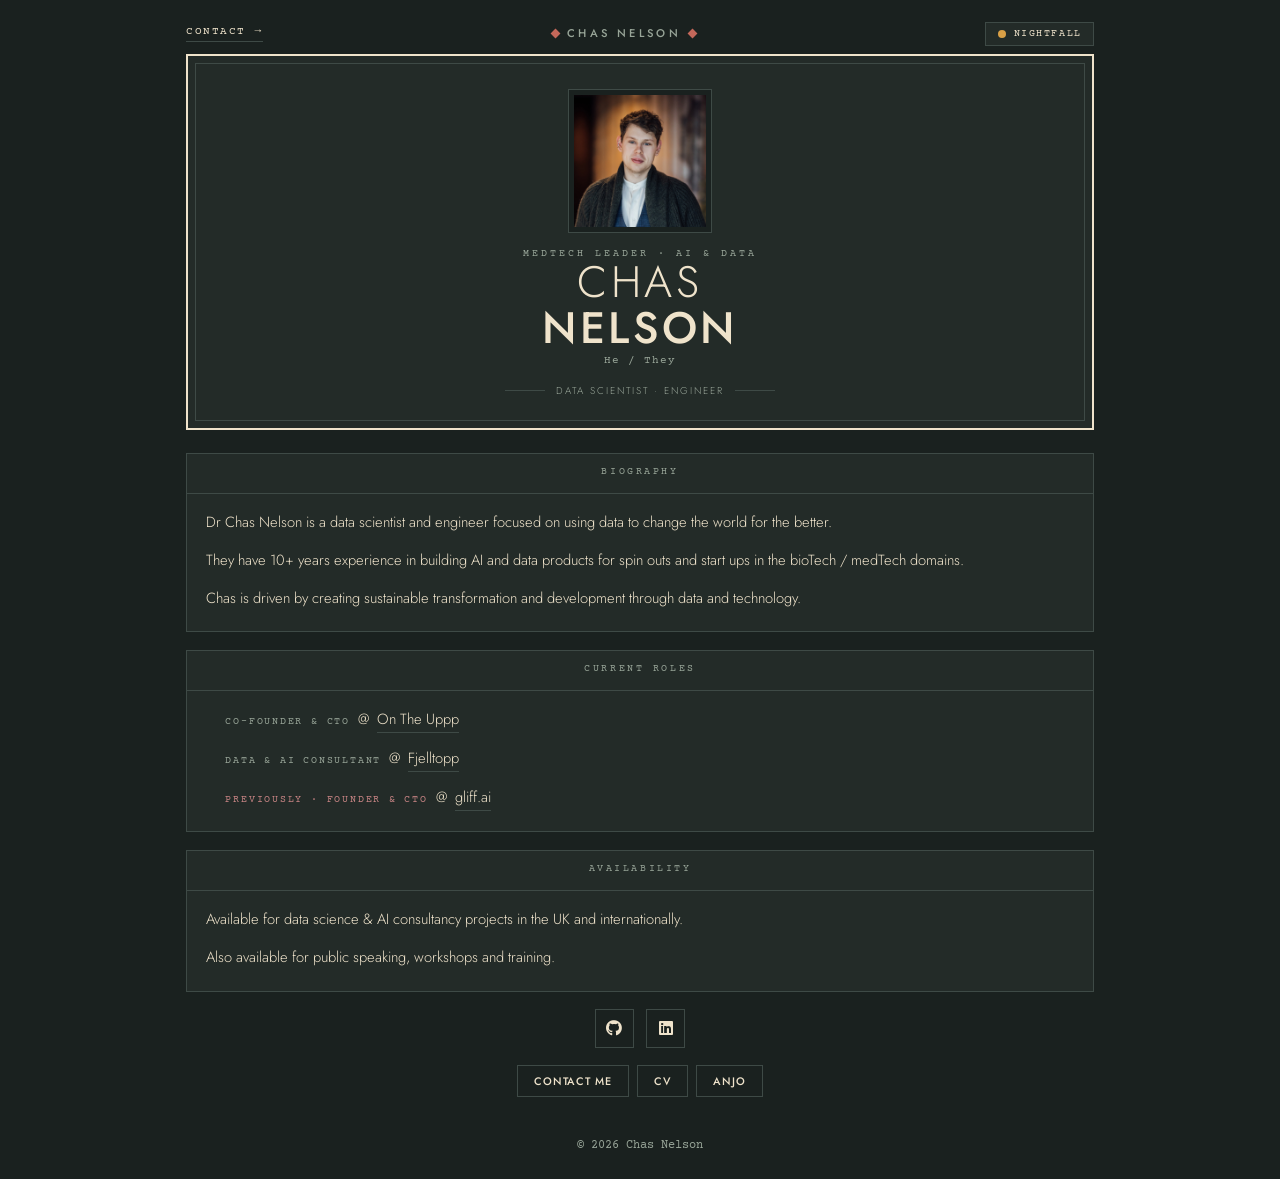
==== index.html @ 575f0ea7 "fix: give the theme toggle static fallback text for when JS is blocked" ====
<!DOCTYPE html>
<html>
  <head>
    <meta charset="utf-8" />
    <meta name="viewport" content="width=device-width,initial-scale=1" />
    <meta property="og:title" content="Dr Chas Nelson - Driving social impact with AI & Data" />
    <meta
      property="og:description"
      content="Dr Chas Nelson is a data scientist and engineer focused on using data to change the world for the better."
    />
    <meta property="og:type" content="website" />
    <meta property="og:url" content="/" />
    <meta property="og:image" content="/images/cjn.jpg" />
    <meta
      name="description"
      content="Dr Chas Nelson is a data scientist and engineer focused on using data to change the world for the better."
    />
    <base href="" />
    <title>Dr Chas Nelson - Driving social impact with AI & Data</title>
    <script>
      (function () {
        try {
          document.documentElement.setAttribute(
            "data-theme",
            localStorage.getItem("chasnelson-theme") === "light" ? "light" : "dark"
          );
        } catch (e) {
          document.documentElement.setAttribute("data-theme", "dark");
        }
      })();
    </script>
    <link rel="preconnect" href="https://fonts.googleapis.com" />
    <link rel="preconnect" href="https://fonts.gstatic.com" crossorigin />
    <link
      href="https://fonts.googleapis.com/css2?family=Jost:wght@300;400;500;600&family=Courier+Prime:wght@400;700&display=swap"
      rel="stylesheet"
    />
    <link
      rel="stylesheet"
      href="https://use.fontawesome.com/releases/v5.7.2/css/all.css"
      integrity="sha384-fnmOCqbTlWIlj8LyTjo7mOUStjsKC4pOpQbqyi7RrhN7udi9RwhKkMHpvLbHG9Sr"
      crossorigin="anonymous"
    />
    <link rel="stylesheet" href="/css/style.css" />
    <link rel="apple-touch-icon" sizes="180x180" href="/apple-touch-icon.png" />
    <link rel="icon" type="image/png" sizes="32x32" href="/favicon-32x32.png" />
    <link rel="icon" type="image/png" sizes="16x16" href="/favicon-16x16.png" />
    <link rel="manifest" href="/manifest.json" />
  </head>
  <body>
    <header class="topbar">
      <div class="topbar-links">
        <a class="topbar-link" href="/contact/">Contact &rarr;</a>
      </div>
      <div class="brand">
        <span class="brand-diamond"></span>
        <span>Chas Nelson</span>
        <span class="brand-diamond"></span>
      </div>
      <div class="topbar-actions">
        <button type="button" id="theme-toggle" class="theme-toggle" aria-label="Toggle light/dark theme">Nightfall</button>
      </div>
    </header>

    <div class="masthead">
      <div class="masthead-inner">
        <div class="portrait">
          <img class="portrait-img" src="/images/cjn.jpg" alt="Chas Nelson" />
        </div>
        <div class="eyebrow">MedTech Leader &middot; AI &amp; Data</div>
        <div class="title-line">Chas</div>
        <div class="title-line title-line-bold">Nelson</div>
        <p class="pronouns">He / They</p>
        <div class="masthead-rule"><span></span><span>Data Scientist &middot; Engineer</span><span></span></div>
      </div>
    </div>

    <div class="panel">
      <div class="panel-eyebrow">Biography</div>
      <div class="panel-rule"></div>
      <div class="panel-body">
        <p>
          Dr Chas Nelson is a data scientist and engineer focused on using data to change the world for the better.
        </p>
        <p>
          They have 10+ years experience in building AI and data products for spin outs and start ups in the
          bioTech / medTech domains.
        </p>
        <p>Chas is driven by creating sustainable transformation and development through data and technology.</p>
      </div>
    </div>

    <div class="panel">
      <div class="panel-eyebrow">Current Roles</div>
      <div class="panel-rule"></div>
      <div class="panel-body">
        <ul class="role-list">
          <li><span class="role-tag">Co-founder &amp; CTO</span> @ <a href="https://www.ontheuppp.com">On The Uppp</a></li>
          <li><span class="role-tag">Data &amp; AI Consultant</span> @ <a href="https://www.fjelltopp.org/">Fjelltopp</a></li>
          <li>
            <span class="role-tag role-tag-past">Previously &middot; Founder &amp; CTO</span> @
            <a href="https://www.linkedin.com/company/gliff-ai">gliff.ai</a>
          </li>
        </ul>
      </div>
    </div>

    <div class="panel">
      <div class="panel-eyebrow">Availability</div>
      <div class="panel-rule"></div>
      <div class="panel-body">
        <p>Available for data science &amp; AI consultancy projects in the UK and internationally.</p>
        <p>Also available for public speaking, workshops and training.</p>
      </div>
    </div>

    <div class="contacts">
      <a class="contact-icon" href="https://github.com/ChasNelson1990" target="_blank"
        ><i class="fab fa-github" aria-hidden="true"></i
      ></a>
      <a class="contact-icon" href="https://linkedin.com/in/ChasNelson1990" target="_blank"
        ><i class="fab fa-linkedin" aria-hidden="true"></i
      ></a>
    </div>

    <div class="chip-row">
      <a class="chip" href="/contact/">Contact me</a>
      <a class="chip" href="/static/cjn-cv.pdf">CV</a>
      <a class="chip" href="/anjo/">Anjo</a>
    </div>

    <footer>
      <p>&copy; 2026 Chas Nelson</p>
    </footer>
    <script src="/theme.js"></script>
  </body>
</html>
---- css/style.css ----
/* Jost/Courier Prime are loaded via a <link rel="stylesheet"> in each
   page's <head>, not an @import here - @import can't be discovered by the
   browser's preload scanner until this whole file has downloaded and been
   parsed, adding a fully sequential extra round-trip that the <link> tags
   (alongside the preconnect hints already there) avoid. */

:root {
  /* Dark is the default look (set explicitly by theme.js, with this bare
     block as the no-JS fallback) - light lives behind [data-theme="light"].
     Palette names match the "vintage travel ledger" design this site
     shares with camping-gearlist: paper/card are the two background
     tones, ink/soft are the two text tones, rule/hairline are the two
     border weights, ochre/teal/maroon/rose are accent roles. */
  --paper: #1A211F;
  --card: #232B28;
  --ink: #EFE3CB;
  --soft: #98A598;
  --rule: #3E4A46;
  --hairline: #2C3531;
  --ochre: #D9A046;
  --rose: #C98585;
  --teal: #84B6B0;
  --maroon: #C4685A;
  --hover: #2C3531;
}

:root[data-theme="dark"] {
  --paper: #1A211F;
  --card: #232B28;
  --ink: #EFE3CB;
  --soft: #98A598;
  --rule: #3E4A46;
  --hairline: #2C3531;
  --ochre: #D9A046;
  --rose: #C98585;
  --teal: #84B6B0;
  --maroon: #C4685A;
  --hover: #2C3531;
}

:root[data-theme="light"] {
  --paper: #F2E8D5;
  --card: #FBF4E4;
  --ink: #2E2A25;
  --soft: #8A7A63;
  --rule: #C9B896;
  --hairline: #EBDFC4;
  --ochre: #E0A33E;
  --rose: #D98C8C;
  --teal: #6E9E9A;
  --maroon: #9E4B3F;
  --hover: #F0E4C9;
}

* {
  margin: 0;
  padding: 0;
  box-sizing: border-box;
}

html,
body {
  background: var(--paper);
  color: var(--ink);
  font-family: 'Jost', Futura, -apple-system, BlinkMacSystemFont, "Segoe UI", sans-serif;
  font-weight: 300;
  -webkit-text-size-adjust: 100%;
  height: 100%;
}

body {
  max-width: 940px;
  margin: 0 auto;
  min-height: 100%;
  display: flex;
  flex-direction: column;
  padding: 0 0 2rem;
}

a {
  color: inherit;
  text-decoration: none;
  transition: color 0.3s;
}
a:hover { color: var(--maroon); }

::selection {
  background-color: var(--maroon);
  color: var(--card);
}

.mono { font-family: 'Courier Prime', monospace; }

/* ---------------------------------------------------------------------
   Topbar / brand
   --------------------------------------------------------------------- */

.topbar {
  display: flex;
  flex-wrap: wrap;
  align-items: center;
  justify-content: center;
  gap: .6rem 1rem;
  padding: 1.4rem 1rem .5rem;
}

.topbar-links,
.topbar-actions {
  display: flex;
  align-items: center;
  gap: .6rem 1rem;
  flex: 0 0 auto;
}

.topbar-links { order: 0; }
.topbar-actions { order: 2; }

.topbar-link {
  font: 400 .7rem/1 'Courier Prime', monospace;
  letter-spacing: .14em;
  text-transform: uppercase;
  border-bottom: 1px solid var(--rule);
  padding-bottom: .2rem;
  white-space: nowrap;
}
.topbar-link:hover { border-bottom-color: var(--maroon); }

.brand {
  order: 1;
  flex: 1 1 auto;
  display: flex;
  align-items: center;
  justify-content: center;
  gap: .5rem;
  font: 500 .7rem/1 Jost, sans-serif;
  letter-spacing: .3em;
  text-transform: uppercase;
  color: var(--soft);
}

.brand-diamond {
  width: 7px;
  height: 7px;
  flex: 0 0 auto;
  background: var(--maroon);
  transform: rotate(45deg);
}

.theme-toggle {
  border: 1px solid var(--rule);
  background: var(--card);
  color: var(--ink);
  padding: .35rem .7rem;
  font: 400 .62rem/1 'Courier Prime', monospace;
  letter-spacing: .16em;
  text-transform: uppercase;
  cursor: pointer;
  display: inline-flex;
  align-items: center;
  gap: .5rem;
  -webkit-tap-highlight-color: transparent;
}
.theme-toggle::before {
  content: "";
  width: 8px;
  height: 8px;
  border-radius: 50%;
  background: var(--ochre);
  flex: 0 0 auto;
}
.theme-toggle:hover { border-color: var(--maroon); }

/* ---------------------------------------------------------------------
   Masthead
   --------------------------------------------------------------------- */

.masthead {
  margin: 0 1rem 1.4rem;
  border: 2px solid var(--ink);
  padding: 7px;
  background: var(--card);
}

.masthead-inner {
  border: 1px solid var(--rule);
  padding: 1.6rem 1.2rem 1.4rem;
  text-align: center;
}

.eyebrow {
  font: 400 .62rem/1 'Courier Prime', monospace;
  letter-spacing: .3em;
  text-transform: uppercase;
  color: var(--soft);
}

.title-line {
  font-weight: 300;
  font-size: clamp(28px, 8vw, 44px);
  line-height: 1.05;
  font-family: Jost, sans-serif;
  letter-spacing: .08em;
  text-transform: uppercase;
}
.title-line.title-line-bold { font-weight: 500; }
.title-line:first-of-type { margin-top: .8rem; }

.masthead-rule {
  display: flex;
  align-items: center;
  justify-content: center;
  gap: .7rem;
  margin-top: 1rem;
}
.masthead-rule span:first-child,
.masthead-rule span:last-child {
  width: 40px;
  height: 1px;
  background: var(--rule);
}
.masthead-rule span:nth-child(2) {
  font-size: .62rem;
  letter-spacing: .2em;
  text-transform: uppercase;
  color: var(--soft);
  white-space: nowrap;
}

/* Portrait photo - a bordered square rather than the old circular
   spinner treatment, matching the ledger's sharp-cornered, framed-photo
   language (masthead border, panel borders, tally-cell dividers). */
.portrait {
  width: 8rem;
  height: 8rem;
  margin: 0 auto 1rem;
  border: 1px solid var(--rule);
  padding: 5px;
  background: var(--paper);
}
.portrait-img {
  display: block;
  width: 100%;
  height: 100%;
  object-fit: cover;
}

.pronouns {
  margin-top: .3rem;
  font: 400 .68rem/1 'Courier Prime', monospace;
  letter-spacing: .1em;
  color: var(--soft);
}

/* ---------------------------------------------------------------------
   Panels
   --------------------------------------------------------------------- */

.panel {
  margin: 0 1rem 1.1rem;
  border: 1px solid var(--rule);
  background: var(--card);
}

.panel-eyebrow {
  text-align: center;
  padding: .8rem 0 .2rem;
  font: 400 .62rem/1 'Courier Prime', monospace;
  letter-spacing: .26em;
  text-transform: uppercase;
  color: var(--soft);
}

.panel-rule { height: 1px; background: var(--rule); margin-top: .8rem; }

.panel-body {
  padding: 1.1rem 1.2rem 1.3rem;
  font-size: .92rem;
  line-height: 1.6;
}
.panel-body p + p { margin-top: .9rem; }
.panel-body a { border-bottom: 1px solid var(--rule); }
.panel-body a:hover { border-bottom-color: var(--maroon); }

.panel-body ul {
  padding-left: 1.2rem;
}
.panel-body li + li { margin-top: .6rem; }

.role-list {
  list-style: none;
  padding: 0;
}
.role-list li {
  display: flex;
  flex-wrap: wrap;
  align-items: baseline;
  gap: 0 .5rem;
}
.role-list li + li { margin-top: .9rem; }
.role-list .role-tag {
  font: 400 .62rem/1 'Courier Prime', monospace;
  letter-spacing: .18em;
  text-transform: uppercase;
  color: var(--soft);
}
.role-list .role-tag.role-tag-past { color: var(--rose); }

/* ---------------------------------------------------------------------
   Contact icons / action chips
   --------------------------------------------------------------------- */

.contacts {
  margin: 0 1rem 1.1rem;
  display: flex;
  justify-content: center;
  gap: .8rem;
}

.contact-icon {
  display: inline-flex;
  align-items: center;
  justify-content: center;
  width: 2.4rem;
  height: 2.4rem;
  border: 1px solid var(--rule);
  color: var(--ink);
}
.contact-icon:hover {
  border-color: var(--maroon);
  color: var(--maroon);
}

.chip-row {
  margin: 0 1rem 1.4rem;
  display: flex;
  flex-wrap: wrap;
  gap: .5rem;
  justify-content: center;
}

.chip {
  font: 500 .68rem/1 Jost, sans-serif;
  letter-spacing: .08em;
  text-transform: uppercase;
  padding: .6rem 1rem;
  border: 1px solid var(--rule);
  background: none;
  color: var(--ink);
}
.chip:hover { border-color: var(--maroon); color: var(--maroon); }

/* ---------------------------------------------------------------------
   Contact form
   --------------------------------------------------------------------- */

.form-panel .panel-body { padding-top: 1.3rem; }

.form-field { margin-bottom: 1.2rem; }
.form-field:last-of-type { margin-bottom: 1.4rem; }

.form-label {
  display: block;
  margin-bottom: .4rem;
  font: 400 .62rem/1 'Courier Prime', monospace;
  letter-spacing: .18em;
  text-transform: uppercase;
  color: var(--soft);
}

.form-input,
.form-textarea {
  display: block;
  width: 100%;
  font: 300 .92rem/1.4 'Jost', sans-serif;
  color: var(--ink);
  background: var(--paper);
  border: 1px solid var(--rule);
  padding: .7rem .8rem;
}
.form-input:focus,
.form-textarea:focus {
  outline: none;
  border-color: var(--maroon);
}
.form-textarea { resize: vertical; }

.form-submit {
  font: 500 .7rem/1 Jost, sans-serif;
  letter-spacing: .12em;
  text-transform: uppercase;
  color: var(--ink);
  background: none;
  border: 1px solid var(--rule);
  padding: .7rem 1.4rem;
  cursor: pointer;
}
.form-submit:hover { border-color: var(--maroon); color: var(--maroon); }

/* ---------------------------------------------------------------------
   Footer
   --------------------------------------------------------------------- */

footer {
  margin-top: auto;
  padding: 1rem 1rem 1.4rem;
  text-align: center;
  font: 400 .72rem/1.8 'Courier Prime', monospace;
  color: var(--soft);
}
footer a { border-bottom: 1px solid var(--rule); }
footer a:hover { border-bottom-color: var(--maroon); }

@media only screen and (min-width: 720px) {
  .portrait { width: 9rem; height: 9rem; }
}
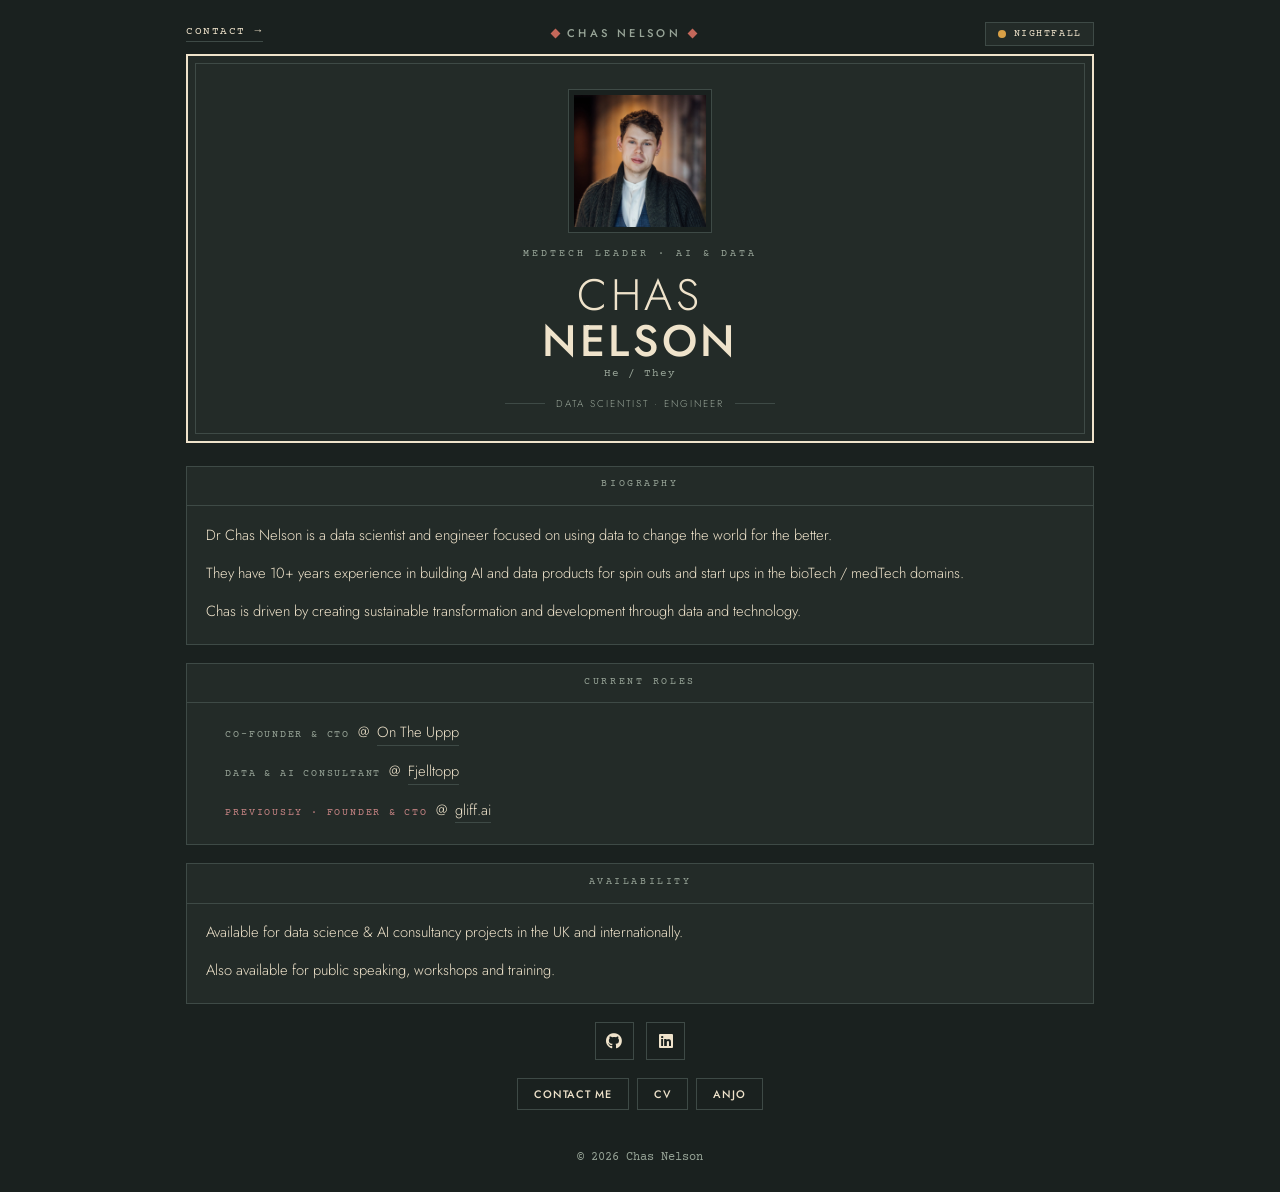
==== commit c3b72ff7: "fix: use a semantic h1 for the masthead title instead of divs" ====
--- a/index.html
+++ b/index.html
@@ -68,8 +68,10 @@
           <img class="portrait-img" src="/images/cjn.jpg" alt="Chas Nelson" />
         </div>
         <div class="eyebrow">MedTech Leader &middot; AI &amp; Data</div>
-        <div class="title-line">Chas</div>
-        <div class="title-line title-line-bold">Nelson</div>
+        <h1 class="masthead-title">
+          <span class="title-line">Chas</span>
+          <span class="title-line title-line-bold">Nelson</span>
+        </h1>
         <p class="pronouns">He / They</p>
         <div class="masthead-rule"><span></span><span>Data Scientist &middot; Engineer</span><span></span></div>
       </div>
@@ -115,10 +117,10 @@
     </div>
 
     <div class="contacts">
-      <a class="contact-icon" href="https://github.com/ChasNelson1990" target="_blank"
+      <a class="contact-icon" href="https://github.com/ChasNelson1990" target="_blank" rel="noopener noreferrer" aria-label="GitHub"
         ><i class="fab fa-github" aria-hidden="true"></i
       ></a>
-      <a class="contact-icon" href="https://linkedin.com/in/ChasNelson1990" target="_blank"
+      <a class="contact-icon" href="https://linkedin.com/in/ChasNelson1990" target="_blank" rel="noopener noreferrer" aria-label="LinkedIn"
         ><i class="fab fa-linkedin" aria-hidden="true"></i
       ></a>
     </div>
--- a/css/style.css
+++ b/css/style.css
@@ -194,7 +194,10 @@
   color: var(--soft);
 }
 
+.masthead-title { font: inherit; }
+
 .title-line {
+  display: block;
   font-weight: 300;
   font-size: clamp(28px, 8vw, 44px);
   line-height: 1.05;
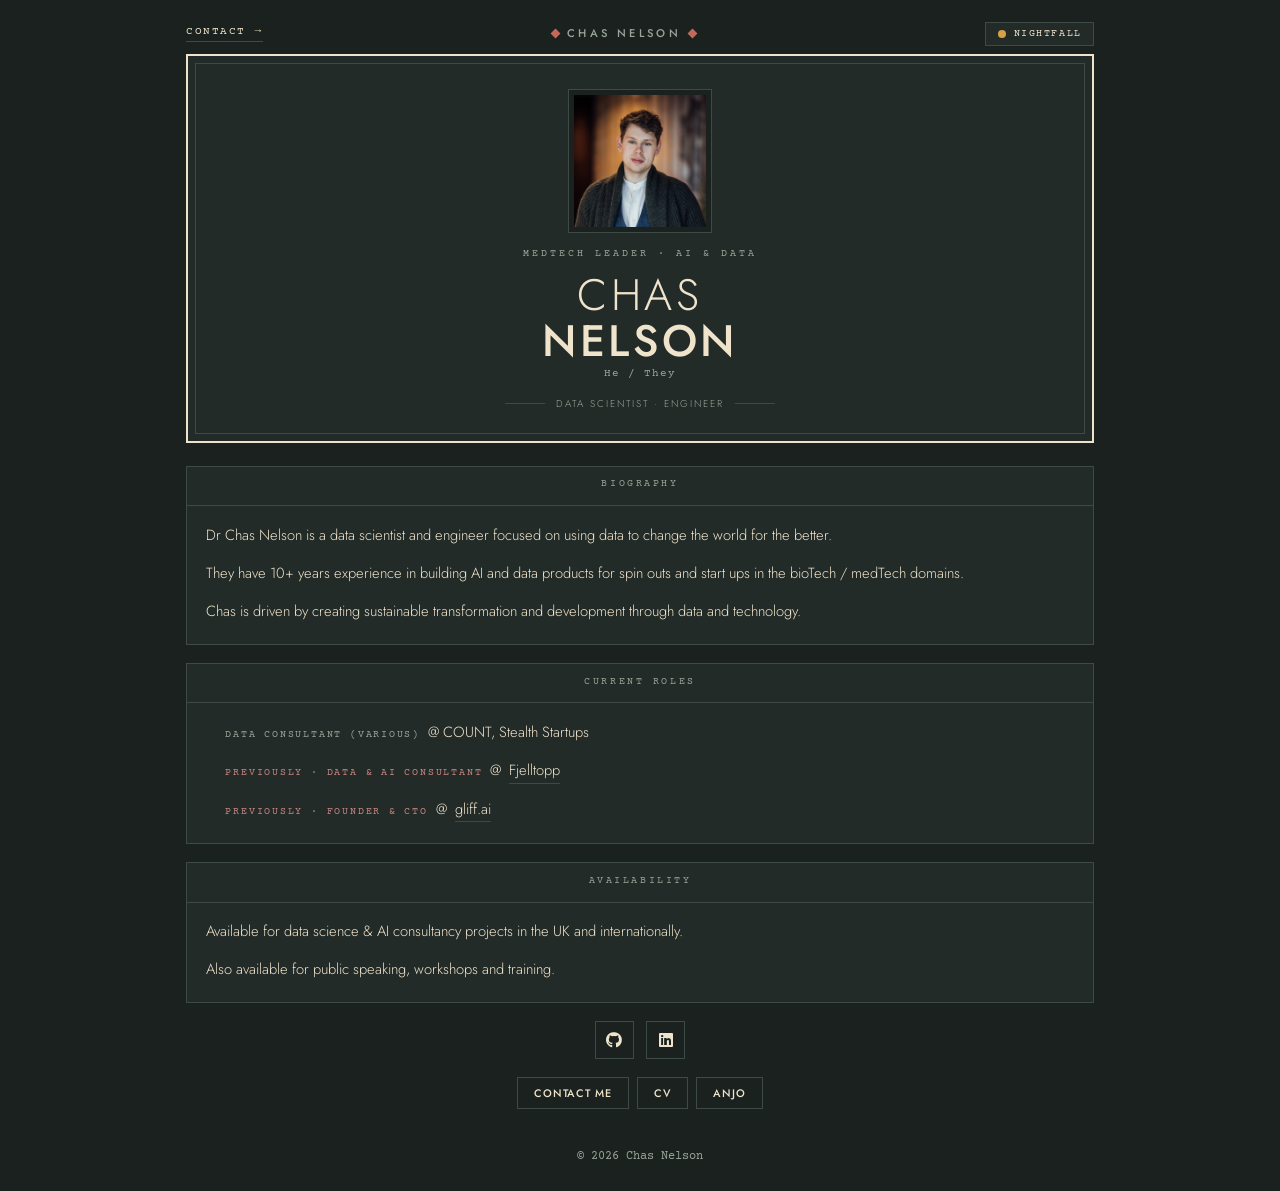
==== commit 015a078b: "content: :memo: update Current Roles to reflect Count and stealth advisory work" ====
--- a/index.html
+++ b/index.html
@@ -41,16 +41,16 @@
       integrity="sha384-fnmOCqbTlWIlj8LyTjo7mOUStjsKC4pOpQbqyi7RrhN7udi9RwhKkMHpvLbHG9Sr"
       crossorigin="anonymous"
     />
-    <link rel="stylesheet" href="/css/style.css" />
-    <link rel="apple-touch-icon" sizes="180x180" href="/apple-touch-icon.png" />
-    <link rel="icon" type="image/png" sizes="32x32" href="/favicon-32x32.png" />
-    <link rel="icon" type="image/png" sizes="16x16" href="/favicon-16x16.png" />
-    <link rel="manifest" href="/manifest.json" />
+    <link rel="stylesheet" href="css/style.css" />
+    <link rel="apple-touch-icon" sizes="180x180" href="apple-touch-icon.png" />
+    <link rel="icon" type="image/png" sizes="32x32" href="favicon-32x32.png" />
+    <link rel="icon" type="image/png" sizes="16x16" href="favicon-16x16.png" />
+    <link rel="manifest" href="manifest.json" />
   </head>
   <body>
     <header class="topbar">
       <div class="topbar-links">
-        <a class="topbar-link" href="/contact/">Contact &rarr;</a>
+        <a class="topbar-link" href="contact/">Contact &rarr;</a>
       </div>
       <div class="brand">
         <span class="brand-diamond"></span>
@@ -65,7 +65,7 @@
     <div class="masthead">
       <div class="masthead-inner">
         <div class="portrait">
-          <img class="portrait-img" src="/images/cjn.jpg" alt="Chas Nelson" />
+          <img class="portrait-img" src="images/cjn.jpg" alt="Chas Nelson" />
         </div>
         <div class="eyebrow">MedTech Leader &middot; AI &amp; Data</div>
         <h1 class="masthead-title">
@@ -97,8 +97,11 @@
       <div class="panel-rule"></div>
       <div class="panel-body">
         <ul class="role-list">
-          <li><span class="role-tag">Co-founder &amp; CTO</span> @ <a href="https://www.ontheuppp.com">On The Uppp</a></li>
-          <li><span class="role-tag">Data &amp; AI Consultant</span> @ <a href="https://www.fjelltopp.org/">Fjelltopp</a></li>
+          <li><span class="role-tag">Data Consultant (various)</span> @ COUNT, Stealth Startups</li>
+          <li>
+            <span class="role-tag role-tag-past">Previously &middot; Data &amp; AI Consultant</span> @
+            <a href="https://www.fjelltopp.org/">Fjelltopp</a>
+          </li>
           <li>
             <span class="role-tag role-tag-past">Previously &middot; Founder &amp; CTO</span> @
             <a href="https://www.linkedin.com/company/gliff-ai">gliff.ai</a>
@@ -126,14 +129,14 @@
     </div>
 
     <div class="chip-row">
-      <a class="chip" href="/contact/">Contact me</a>
-      <a class="chip" href="/static/cjn-cv.pdf">CV</a>
-      <a class="chip" href="/anjo/">Anjo</a>
+      <a class="chip" href="contact/">Contact me</a>
+      <a class="chip" href="static/cjn-cv.pdf">CV</a>
+      <a class="chip" href="anjo/">Anjo</a>
     </div>
 
     <footer>
       <p>&copy; 2026 Chas Nelson</p>
     </footer>
-    <script src="/theme.js"></script>
+    <script src="theme.js"></script>
   </body>
 </html>
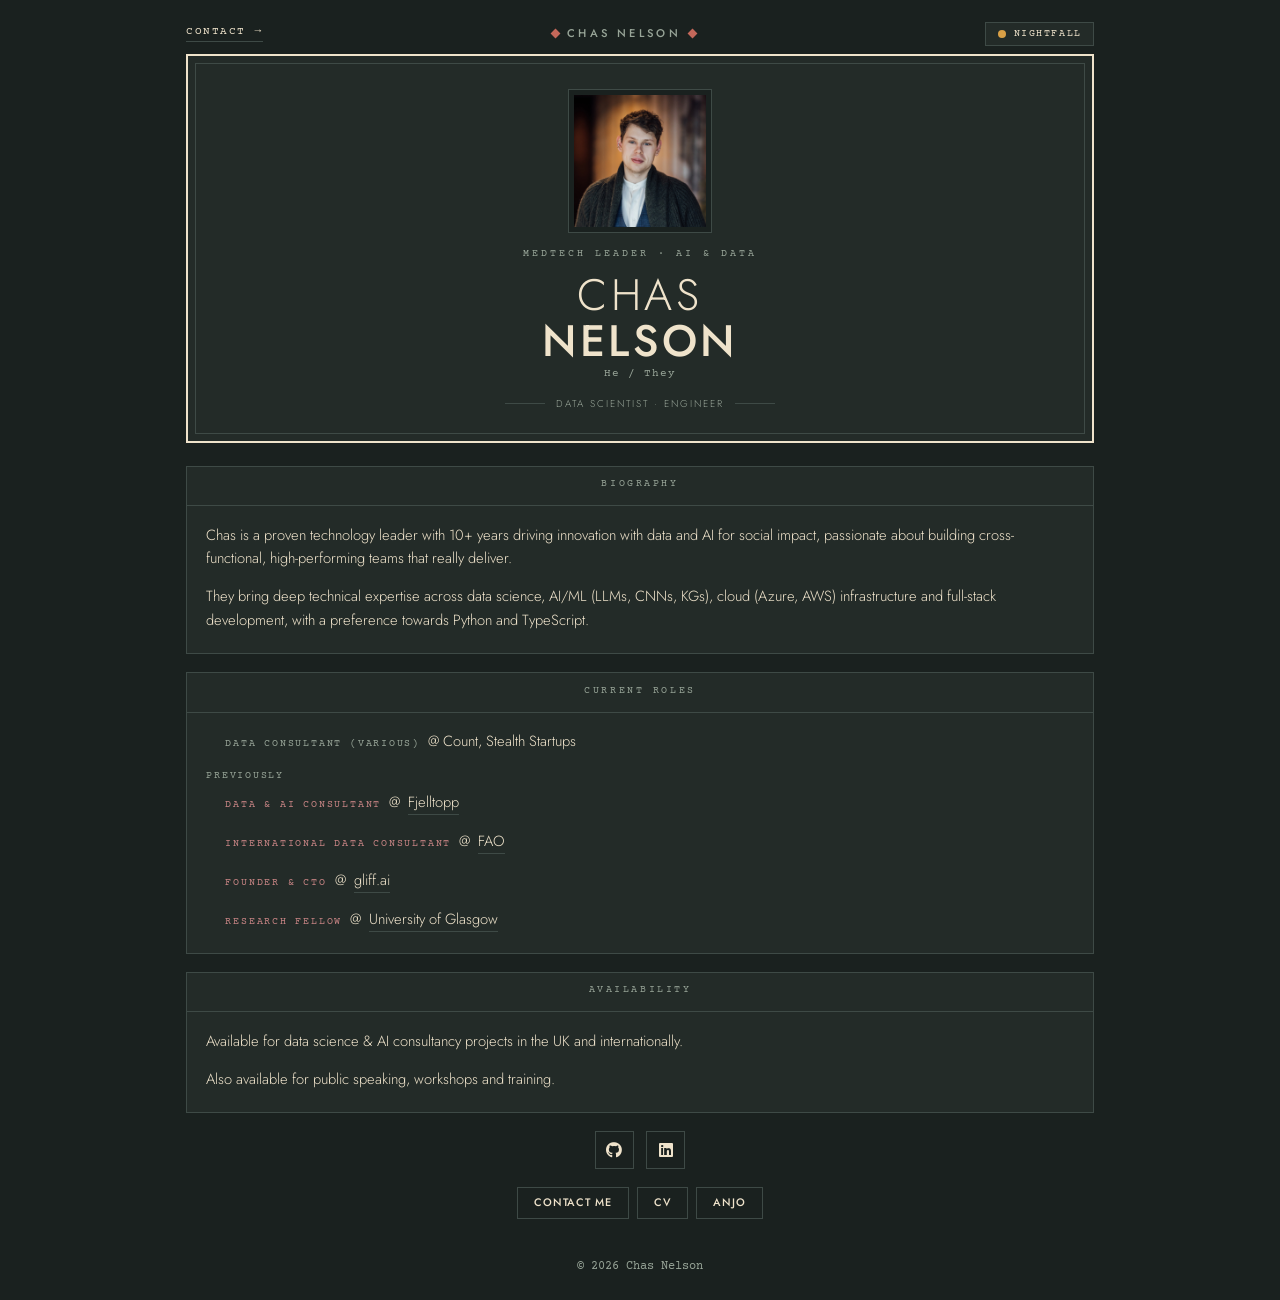
==== commit de4b9e52: "content: :memo: restructure roles into a Previously section, add FAO/Glasgow, use CV summary" ====
--- a/index.html
+++ b/index.html
@@ -82,13 +82,13 @@
       <div class="panel-rule"></div>
       <div class="panel-body">
         <p>
-          Dr Chas Nelson is a data scientist and engineer focused on using data to change the world for the better.
+          Chas is a proven technology leader with 10+ years driving innovation with data and AI for social impact,
+          passionate about building cross-functional, high-performing teams that really deliver.
         </p>
         <p>
-          They have 10+ years experience in building AI and data products for spin outs and start ups in the
-          bioTech / medTech domains.
+          They bring deep technical expertise across data science, AI/ML (LLMs, CNNs, KGs), cloud (Azure, AWS)
+          infrastructure and full-stack development, with a preference towards Python and TypeScript.
         </p>
-        <p>Chas is driven by creating sustainable transformation and development through data and technology.</p>
       </div>
     </div>
 
@@ -97,14 +97,25 @@
       <div class="panel-rule"></div>
       <div class="panel-body">
         <ul class="role-list">
-          <li><span class="role-tag">Data Consultant (various)</span> @ COUNT, Stealth Startups</li>
+          <li><span class="role-tag">Data Consultant (various)</span> @ Count, Stealth Startups</li>
+        </ul>
+        <div class="role-section-label">Previously</div>
+        <ul class="role-list">
           <li>
-            <span class="role-tag role-tag-past">Previously &middot; Data &amp; AI Consultant</span> @
+            <span class="role-tag role-tag-past">Data &amp; AI Consultant</span> @
             <a href="https://www.fjelltopp.org/">Fjelltopp</a>
           </li>
           <li>
-            <span class="role-tag role-tag-past">Previously &middot; Founder &amp; CTO</span> @
+            <span class="role-tag role-tag-past">International Data Consultant</span> @
+            <a href="https://www.fao.org/">FAO</a>
+          </li>
+          <li>
+            <span class="role-tag role-tag-past">Founder &amp; CTO</span> @
             <a href="https://www.linkedin.com/company/gliff-ai">gliff.ai</a>
+          </li>
+          <li>
+            <span class="role-tag role-tag-past">Research Fellow</span> @
+            <a href="https://www.gla.ac.uk/">University of Glasgow</a>
           </li>
         </ul>
       </div>
--- a/css/style.css
+++ b/css/style.css
@@ -308,6 +308,14 @@
 }
 .role-list .role-tag.role-tag-past { color: var(--rose); }
 
+.role-section-label {
+  margin: 1.1rem 0 .6rem;
+  font: 400 .62rem/1 'Courier Prime', monospace;
+  letter-spacing: .18em;
+  text-transform: uppercase;
+  color: var(--soft);
+}
+
 /* ---------------------------------------------------------------------
    Contact icons / action chips
    --------------------------------------------------------------------- */
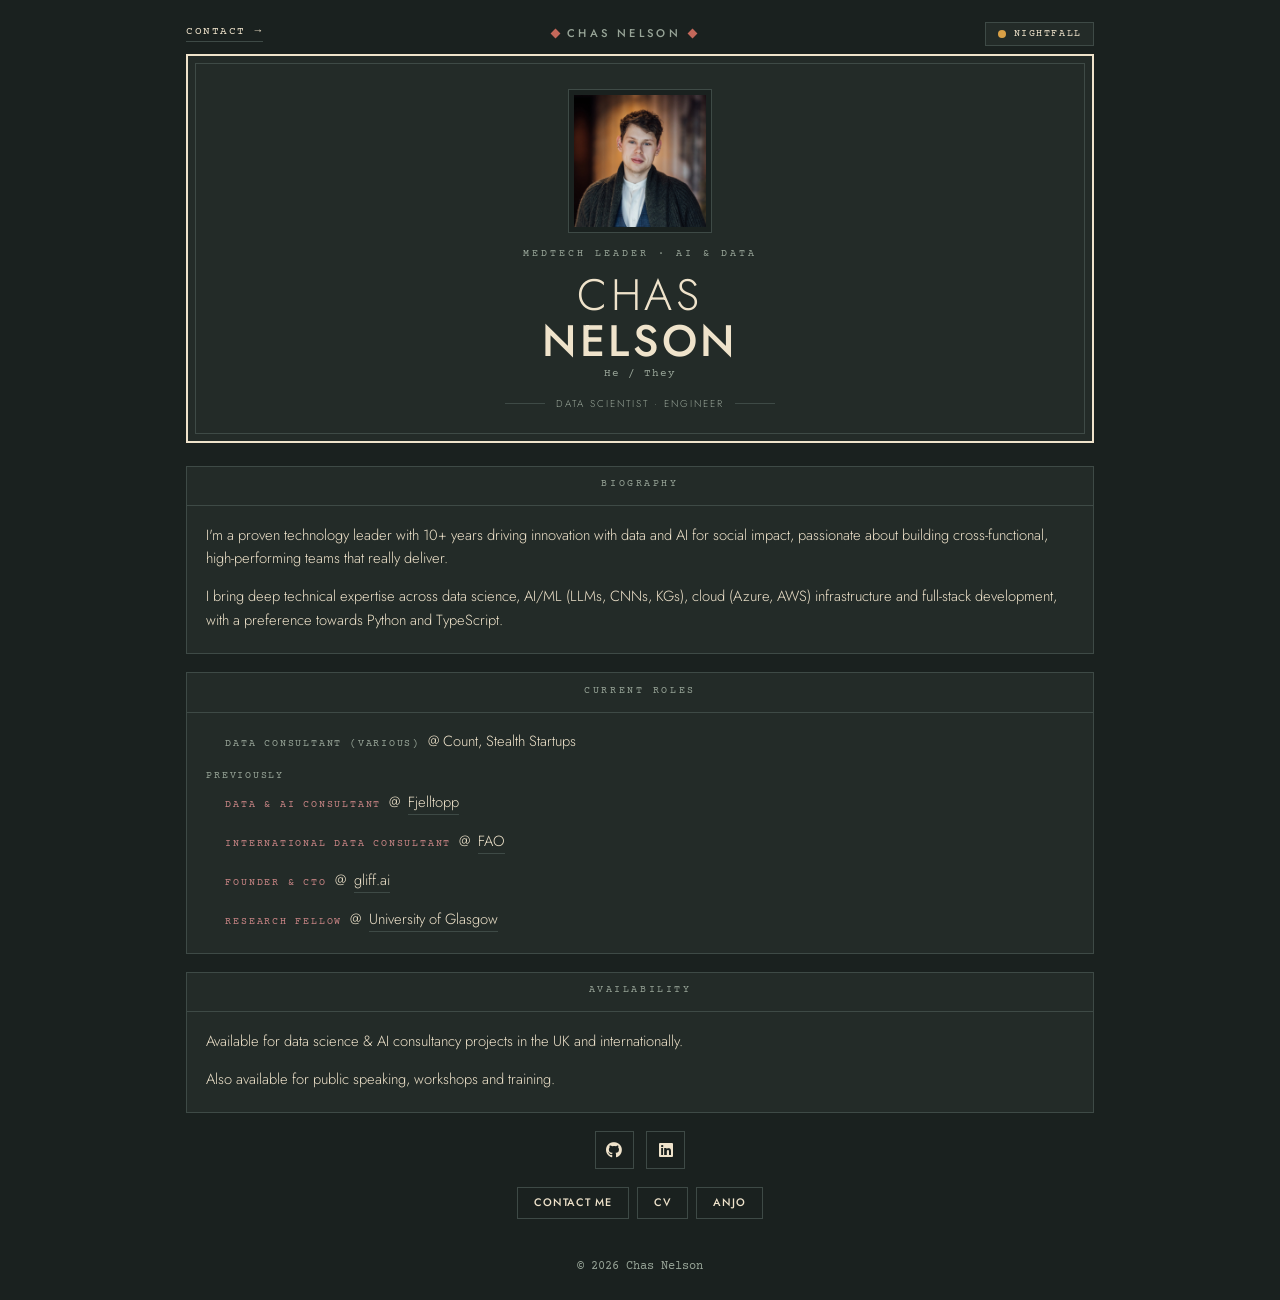
==== commit 4c0ee6ee: "content: :memo: switch biography to first person, matching the CV's voice" ====
--- a/index.html
+++ b/index.html
@@ -82,11 +82,11 @@
       <div class="panel-rule"></div>
       <div class="panel-body">
         <p>
-          Chas is a proven technology leader with 10+ years driving innovation with data and AI for social impact,
+          I'm a proven technology leader with 10+ years driving innovation with data and AI for social impact,
           passionate about building cross-functional, high-performing teams that really deliver.
         </p>
         <p>
-          They bring deep technical expertise across data science, AI/ML (LLMs, CNNs, KGs), cloud (Azure, AWS)
+          I bring deep technical expertise across data science, AI/ML (LLMs, CNNs, KGs), cloud (Azure, AWS)
           infrastructure and full-stack development, with a preference towards Python and TypeScript.
         </p>
       </div>
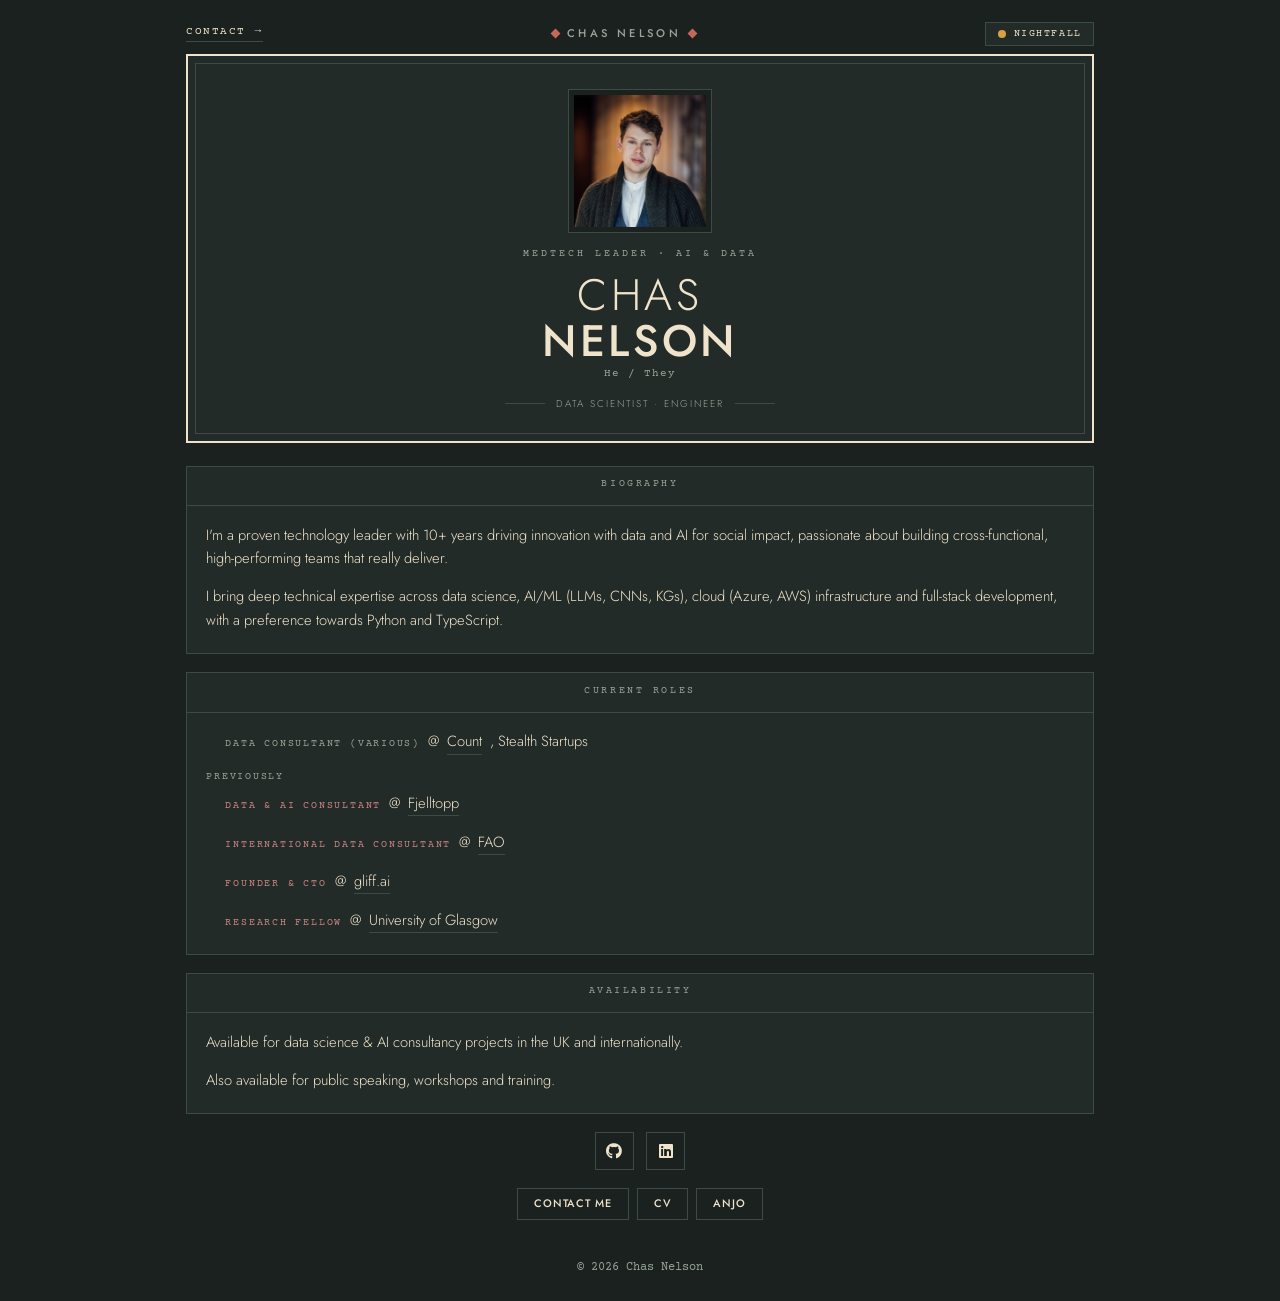
==== commit ab06dd13: "content: :memo: link Count to count.co" ====
--- a/index.html
+++ b/index.html
@@ -97,7 +97,7 @@
       <div class="panel-rule"></div>
       <div class="panel-body">
         <ul class="role-list">
-          <li><span class="role-tag">Data Consultant (various)</span> @ Count, Stealth Startups</li>
+          <li><span class="role-tag">Data Consultant (various)</span> @ <a href="https://count.co">Count</a>, Stealth Startups</li>
         </ul>
         <div class="role-section-label">Previously</div>
         <ul class="role-list">
